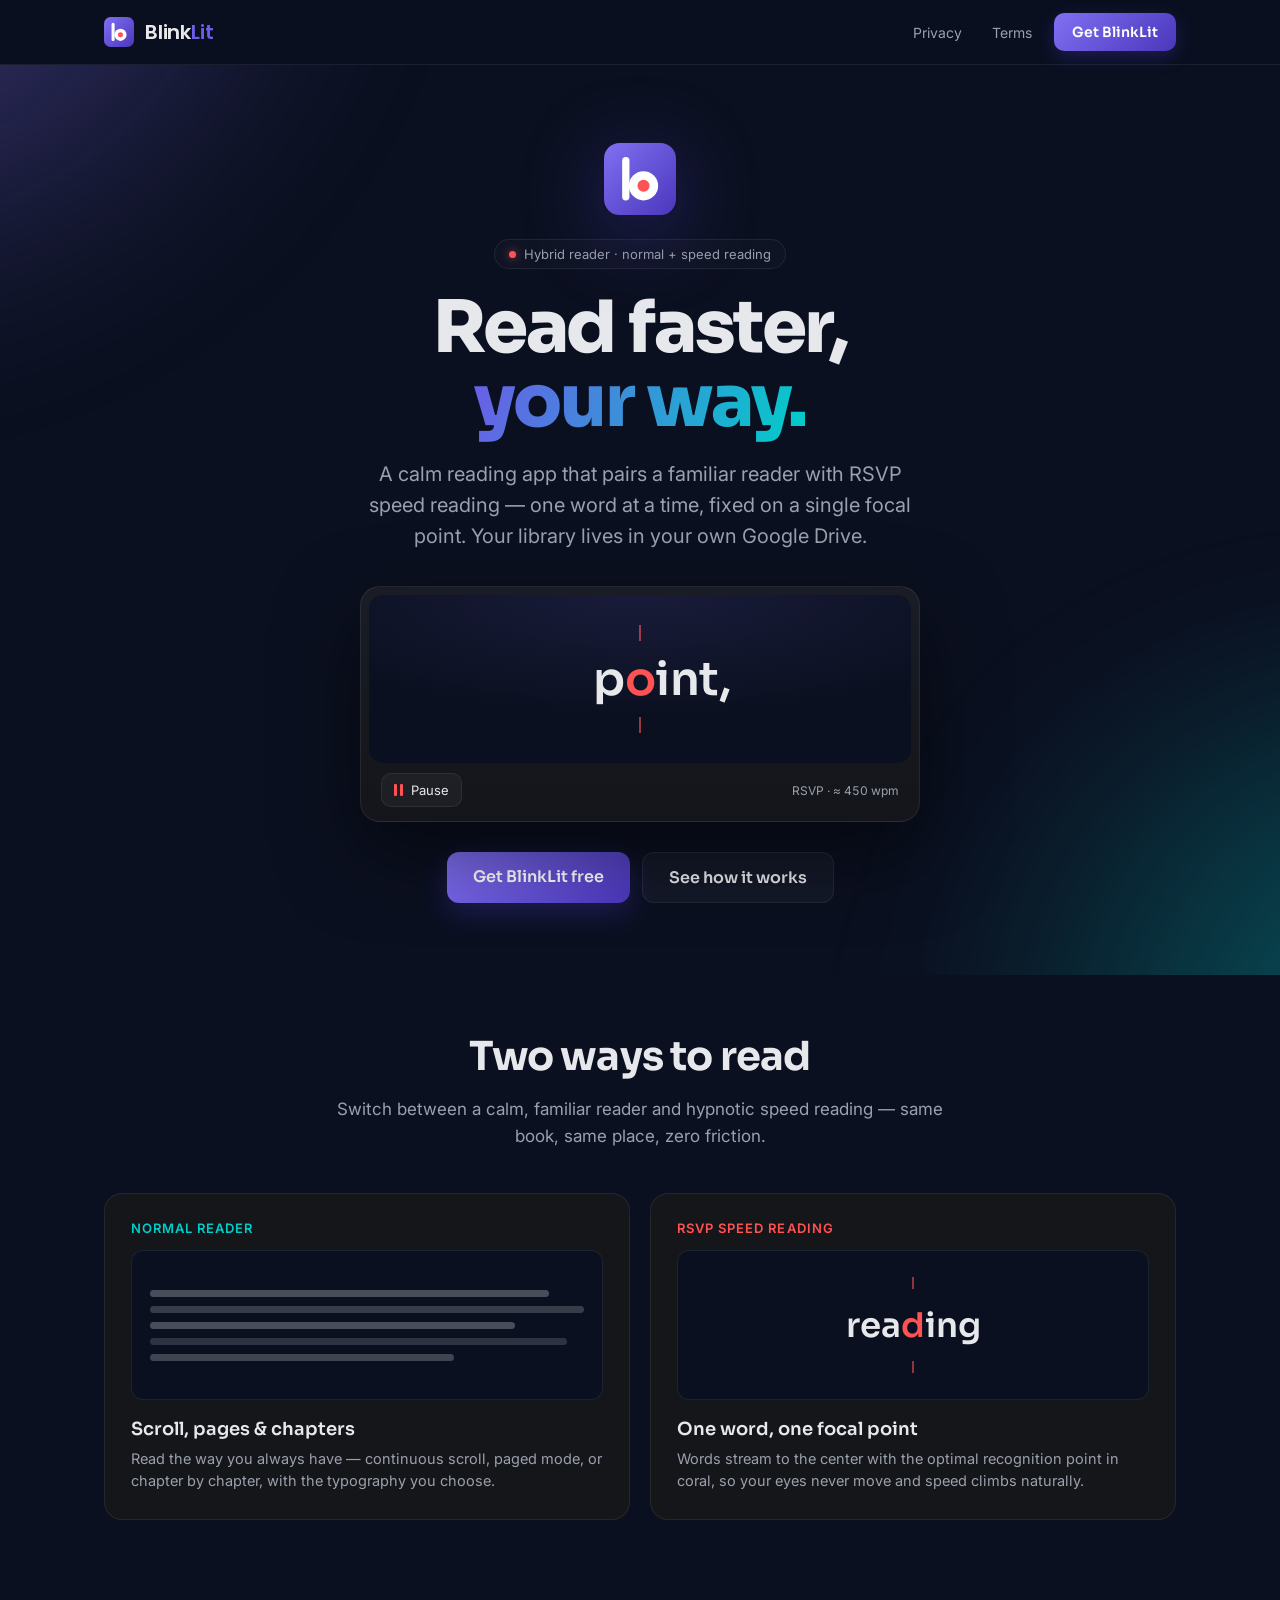
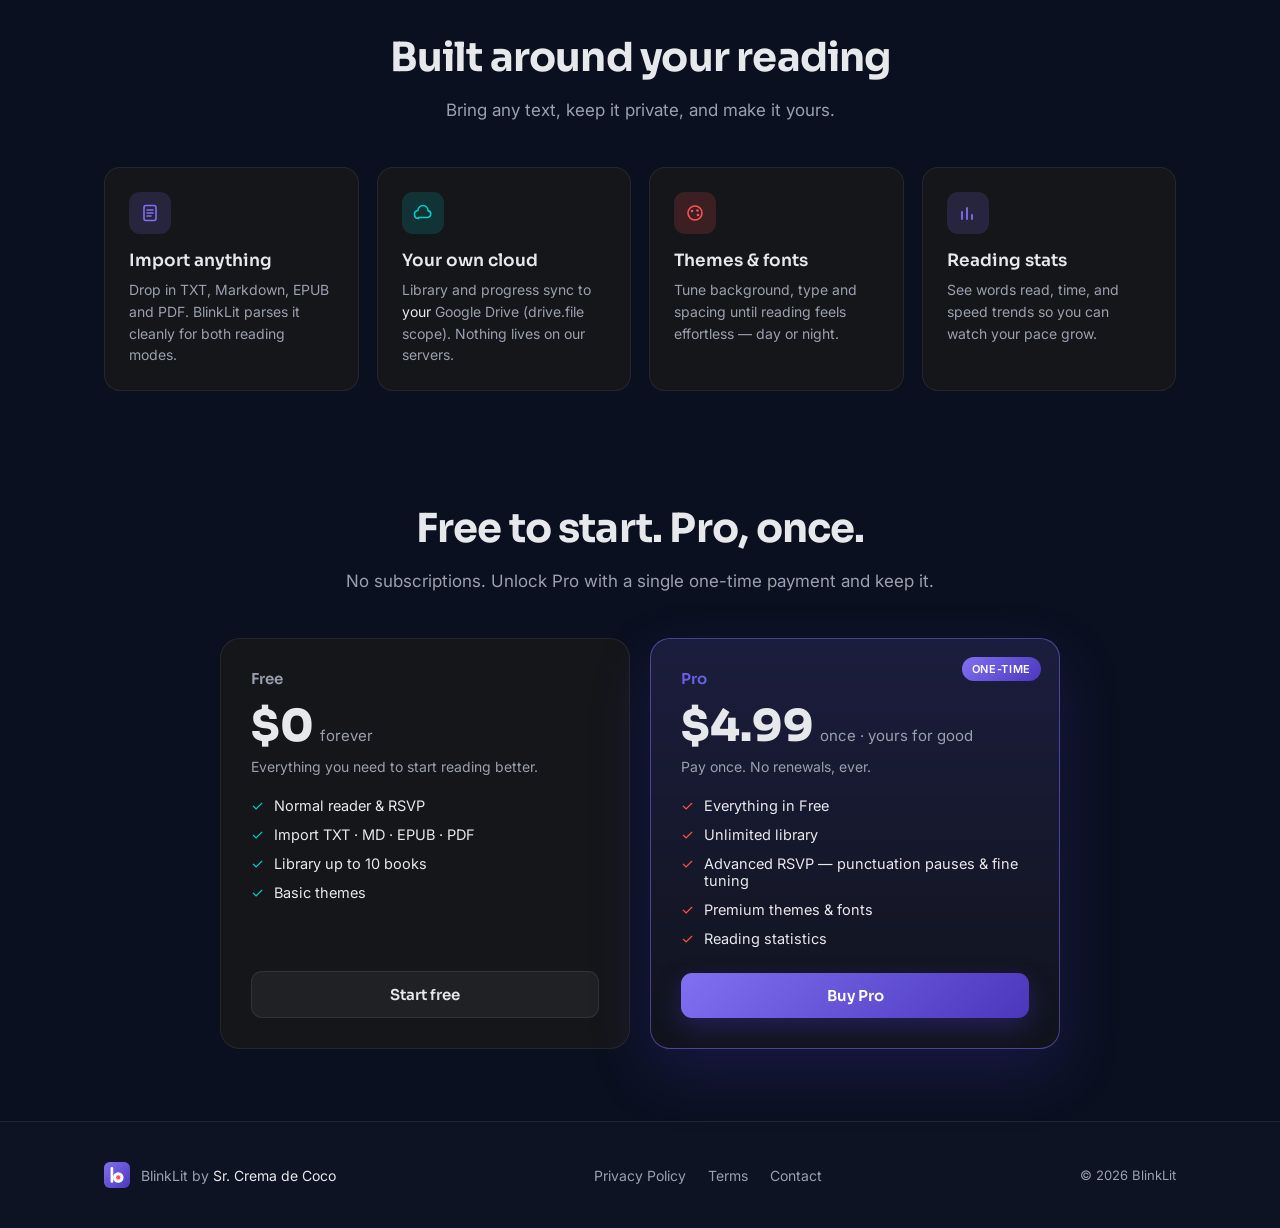
==== index.html @ 9974f150 "feat: BlinkLit site + privacy + terms" ====
<!DOCTYPE html>
<html lang="en">
<head>
  <meta charset="utf-8">
  <meta name="viewport" content="width=device-width, initial-scale=1">
  <title>BlinkLit — Read faster, your way</title>
  <meta name="description" content="BlinkLit is a hybrid reading app: a familiar reader plus RSVP speed reading, with your library synced to your own Google Drive.">
  <meta property="og:title" content="BlinkLit — Read faster, your way">
  <meta property="og:description" content="A calm reading app that pairs a familiar reader with RSVP speed reading. Your library lives in your own Google Drive.">
  <meta property="og:type" content="website">
  <link rel="preconnect" href="https://fonts.googleapis.com">
  <link rel="preconnect" href="https://fonts.gstatic.com" crossorigin>
  <link href="https://fonts.googleapis.com/css2?family=Sora:wght@500;600;700;800&family=Poppins:wght@500;600;700&family=Inter:wght@400;500;600&display=swap" rel="stylesheet">
  <link rel="icon" type="image/svg+xml" href="data:image/svg+xml,%3Csvg%20xmlns='http://www.w3.org/2000/svg'%20viewBox='0%200%20512%20512'%3E%3Crect%20width='512'%20height='512'%20rx='112'%20fill='%234A37BC'/%3E%3Crect%20x='129'%20y='100'%20width='52'%20height='308'%20rx='26'%20fill='%23fff'/%3E%3Ccircle%20cx='281'%20cy='304'%20r='104'%20fill='%23fff'/%3E%3Ccircle%20cx='281'%20cy='304'%20r='43'%20fill='%23FF5252'/%3E%3C/svg%3E">
  <link rel="stylesheet" href="style.css">
</head>
<body>
<div style="min-height:100vh;background:var(--bg);overflow-x:hidden;">

  <!-- ============ HEADER ============ -->
  <header style="position:sticky;top:0;z-index:50;background:rgba(11,16,32,.72);backdrop-filter:blur(14px);-webkit-backdrop-filter:blur(14px);border-bottom:1px solid var(--line);">
    <div style="max-width:1120px;margin:0 auto;padding:13px 24px;display:flex;align-items:center;justify-content:space-between;gap:16px;">
      <a href="#top" aria-label="BlinkLit home" style="display:flex;align-items:center;gap:11px;text-decoration:none;">
        <svg width="30" height="30" viewBox="0 0 512 512" fill="none" xmlns="http://www.w3.org/2000/svg" role="img" aria-label="BlinkLit" style="display:block;flex:none;">
          <defs><linearGradient id="blIconHdr" x1="0" y1="0" x2="512" y2="512" gradientUnits="userSpaceOnUse"><stop offset="0" stop-color="#8170F2"/><stop offset="1" stop-color="#4A37BC"/></linearGradient></defs>
          <rect width="512" height="512" rx="112" fill="url(#blIconHdr)"/>
          <rect x="129" y="100" width="52" height="308" rx="26" fill="#FFFFFF"/>
          <circle cx="281" cy="304" r="104" fill="#FFFFFF"/>
          <circle cx="281" cy="304" r="43" fill="#FF5252" style="transform-box:fill-box;transform-origin:center;animation:blkPulse 1.9s ease-in-out infinite;"/>
        </svg>
        <span style="font-family:'Poppins',sans-serif;font-weight:600;font-size:20px;letter-spacing:-.01em;"><span style="color:var(--text);">Blink</span><span style="color:var(--violet);">Lit</span></span>
      </a>
      <nav aria-label="Primary" style="display:flex;align-items:center;gap:6px;">
        <a class="lnk" href="privacy.html" style="color:var(--muted);text-decoration:none;font-size:14px;padding:8px 12px;border-radius:8px;transition:color .2s ease;">Privacy</a>
        <a class="lnk" href="terms.html" style="color:var(--muted);text-decoration:none;font-size:14px;padding:8px 12px;border-radius:8px;transition:color .2s ease;">Terms</a>
        <a class="cta-sm" href="#pricing" style="font-family:'Sora',sans-serif;font-weight:600;font-size:14px;text-decoration:none;color:#fff;background:var(--grad-brand);padding:10px 18px;border-radius:10px;box-shadow:0 6px 18px rgba(74,55,188,.32);transition:transform .2s ease,box-shadow .2s ease;margin-left:4px;">Get BlinkLit</a>
      </nav>
    </div>
  </header>

  <!-- ============ HERO ============ -->
  <section id="top" style="position:relative;overflow:hidden;">
    <div aria-hidden="true" style="position:absolute;inset:-45%;pointer-events:none;z-index:0;">
      <div style="position:absolute;top:-6%;left:6%;width:820px;height:820px;border-radius:50%;background:radial-gradient(circle at 35% 35%,rgba(129,112,242,.5),transparent 70%);filter:blur(70px);will-change:transform;animation:blkDrift1 20s ease-in-out infinite;"></div>
      <div style="position:absolute;bottom:-8%;right:4%;width:860px;height:860px;border-radius:50%;background:radial-gradient(circle at 60% 45%,rgba(0,206,201,.4),transparent 70%);filter:blur(76px);will-change:transform;animation:blkDrift2 24s ease-in-out infinite;"></div>
    </div>

    <div style="position:relative;z-index:1;max-width:1120px;margin:0 auto;padding:78px 24px 72px;">
      <div style="text-align:center;max-width:760px;margin:0 auto;">
        <div style="display:flex;justify-content:center;margin-bottom:24px;">
          <svg width="72" height="72" viewBox="0 0 512 512" fill="none" xmlns="http://www.w3.org/2000/svg" role="img" aria-label="BlinkLit" style="display:block;filter:drop-shadow(0 16px 40px rgba(74,55,188,.45));animation:blkFloat 7s ease-in-out infinite;">
            <defs><linearGradient id="blIconHero" x1="0" y1="0" x2="512" y2="512" gradientUnits="userSpaceOnUse"><stop offset="0" stop-color="#8170F2"/><stop offset="1" stop-color="#4A37BC"/></linearGradient></defs>
            <rect width="512" height="512" rx="112" fill="url(#blIconHero)"/>
            <rect x="129" y="100" width="52" height="308" rx="26" fill="#FFFFFF"/>
            <circle cx="281" cy="304" r="104" fill="#FFFFFF"/>
            <circle cx="281" cy="304" r="43" fill="#FF5252" style="transform-box:fill-box;transform-origin:center;animation:blkPulse 1.9s ease-in-out infinite;"/>
          </svg>
        </div>
        <div style="display:inline-flex;align-items:center;gap:8px;padding:6px 14px;border:1px solid var(--line);border-radius:999px;background:rgba(255,255,255,.02);font-size:13px;color:var(--muted);margin-bottom:22px;">
          <span style="width:7px;height:7px;border-radius:50%;background:var(--coral);box-shadow:0 0 10px rgba(255,82,82,.7);animation:blkPulse 1.9s ease-in-out infinite;"></span>
          Hybrid reader · normal + speed reading
        </div>
        <h1 style="font-family:'Sora',sans-serif;font-weight:800;font-size:clamp(40px,7vw,72px);line-height:1.03;letter-spacing:-.03em;margin:0 0 20px;color:var(--text);">
          Read faster,<br><span style="background:var(--grad);-webkit-background-clip:text;background-clip:text;color:transparent;">your way.</span>
        </h1>
        <p style="font-size:clamp(16px,2.2vw,20px);line-height:1.55;color:var(--muted);margin:0 auto 34px;max-width:560px;">
          A calm reading app that pairs a familiar reader with RSVP speed reading — one word at a time, fixed on a single focal point. Your library lives in your own Google Drive.
        </p>

        <!-- ===== RSVP LIVE DEMO ===== -->
        <div style="position:relative;max-width:560px;margin:0 auto 30px;background:linear-gradient(180deg,rgba(28,30,38,.92),rgba(21,22,26,.92));border:1px solid var(--line);border-radius:20px;padding:8px;box-shadow:0 30px 80px rgba(0,0,0,.5);animation:blkFloat 7s ease-in-out infinite;">
          <div role="img" aria-label="Live RSVP demo showing words one at a time with the focal letter highlighted in coral" style="position:relative;height:168px;border-radius:14px;background:radial-gradient(120% 120% at 50% 0%,rgba(129,112,242,.12),transparent 60%),var(--bg);display:flex;align-items:center;justify-content:center;overflow:hidden;">
            <div aria-hidden="true" style="position:absolute;top:30px;left:50%;transform:translateX(-50%);width:2px;height:16px;background:var(--coral);opacity:.6;"></div>
            <div aria-hidden="true" style="position:absolute;bottom:30px;left:50%;transform:translateX(-50%);width:2px;height:16px;background:var(--coral);opacity:.6;"></div>
            <div style="width:100%;display:grid;grid-template-columns:1fr auto 1fr;align-items:baseline;font-family:'Sora',sans-serif;font-weight:600;font-size:clamp(30px,7vw,46px);letter-spacing:-.01em;">
              <span id="rsvp-pre" style="text-align:right;color:var(--text);white-space:pre;"></span>
              <span id="rsvp-pivot" style="text-align:center;color:var(--coral);white-space:pre;"></span>
              <span id="rsvp-post" style="text-align:left;color:var(--text);white-space:pre;"></span>
            </div>
          </div>
          <div style="display:flex;align-items:center;justify-content:space-between;padding:10px 12px 6px;">
            <button id="rsvp-toggle" type="button" class="rsvp-btn" aria-label="Pause RSVP demo" style="display:inline-flex;align-items:center;gap:8px;background:rgba(255,255,255,.04);border:1px solid var(--line);color:var(--text);font-family:'Inter',sans-serif;font-size:13px;padding:8px 12px;border-radius:10px;cursor:pointer;transition:background .2s ease,border-color .2s ease;">
              <span id="rsvp-pause" style="display:inline-flex;align-items:center;gap:8px;">
                <span aria-hidden="true" style="display:inline-flex;gap:3px;"><span style="width:3px;height:12px;background:var(--coral);border-radius:1px;"></span><span style="width:3px;height:12px;background:var(--coral);border-radius:1px;"></span></span>
                Pause
              </span>
              <span id="rsvp-play" style="display:none;align-items:center;gap:8px;">
                <span aria-hidden="true" style="width:0;height:0;border-left:9px solid var(--coral);border-top:6px solid transparent;border-bottom:6px solid transparent;"></span>
                Play
              </span>
            </button>
            <span style="font-size:12px;color:var(--muted);font-variant-numeric:tabular-nums;">RSVP · ≈ 450 wpm</span>
          </div>
        </div>

        <div style="display:flex;flex-wrap:wrap;gap:12px;justify-content:center;">
          <a class="cta" href="#pricing" style="font-family:'Sora',sans-serif;font-weight:600;font-size:16px;text-decoration:none;color:#fff;background:var(--grad-brand);padding:14px 26px;border-radius:12px;box-shadow:0 10px 30px rgba(74,55,188,.34);transition:transform .2s ease,box-shadow .2s ease;">Get BlinkLit free</a>
          <a class="ghost" href="#two-ways" style="font-family:'Sora',sans-serif;font-weight:600;font-size:16px;text-decoration:none;color:var(--text);background:rgba(255,255,255,.04);border:1px solid var(--line);padding:14px 26px;border-radius:12px;transition:background .2s ease;">See how it works</a>
        </div>
      </div>
    </div>
  </section>

  <!-- ============ TWO WAYS TO READ ============ -->
  <section id="two-ways" style="max-width:1120px;margin:0 auto;padding:56px 24px;">
    <div data-reveal style="opacity:0;transform:translateY(20px);transition:opacity .7s ease,transform .7s ease;text-align:center;max-width:620px;margin:0 auto 44px;">
      <h2 style="font-family:'Sora',sans-serif;font-weight:700;font-size:clamp(28px,4vw,40px);letter-spacing:-.02em;margin:0 0 14px;">Two ways to read</h2>
      <p style="color:var(--muted);font-size:17px;line-height:1.55;margin:0;">Switch between a calm, familiar reader and hypnotic speed reading — same book, same place, zero friction.</p>
    </div>
    <div style="display:grid;grid-template-columns:repeat(auto-fit,minmax(280px,1fr));gap:20px;">
      <article data-reveal style="opacity:0;transform:translateY(24px);transition:opacity .7s ease,transform .7s ease;background:var(--surface);border:1px solid var(--line);border-radius:18px;padding:26px;">
        <div style="font-size:13px;font-weight:600;color:var(--cyan);text-transform:uppercase;letter-spacing:.08em;margin-bottom:14px;">Normal reader</div>
        <div style="height:150px;border-radius:12px;background:var(--bg);border:1px solid var(--line);padding:18px;display:flex;flex-direction:column;gap:9px;justify-content:center;overflow:hidden;">
          <span style="height:7px;border-radius:4px;background:rgba(231,232,236,.28);width:92%;"></span>
          <span style="height:7px;border-radius:4px;background:rgba(231,232,236,.2);width:100%;"></span>
          <span style="height:7px;border-radius:4px;background:rgba(231,232,236,.28);width:84%;"></span>
          <span style="height:7px;border-radius:4px;background:rgba(231,232,236,.16);width:96%;"></span>
          <span style="height:7px;border-radius:4px;background:rgba(231,232,236,.24);width:70%;"></span>
        </div>
        <h3 style="font-family:'Sora',sans-serif;font-weight:600;font-size:18px;margin:18px 0 8px;">Scroll, pages & chapters</h3>
        <p style="color:var(--muted);font-size:14.5px;line-height:1.55;margin:0;">Read the way you always have — continuous scroll, paged mode, or chapter by chapter, with the typography you choose.</p>
      </article>
      <article data-reveal style="opacity:0;transform:translateY(24px);transition:opacity .7s ease,transform .7s ease;transition-delay:.08s;background:var(--surface);border:1px solid var(--line);border-radius:18px;padding:26px;">
        <div style="font-size:13px;font-weight:600;color:var(--coral);text-transform:uppercase;letter-spacing:.08em;margin-bottom:14px;">RSVP speed reading</div>
        <div style="position:relative;height:150px;border-radius:12px;background:var(--bg);border:1px solid var(--line);display:flex;align-items:center;justify-content:center;overflow:hidden;">
          <div aria-hidden="true" style="position:absolute;top:26px;left:50%;transform:translateX(-50%);width:2px;height:12px;background:var(--coral);opacity:.55;"></div>
          <div aria-hidden="true" style="position:absolute;bottom:26px;left:50%;transform:translateX(-50%);width:2px;height:12px;background:var(--coral);opacity:.55;"></div>
          <div style="width:100%;display:grid;grid-template-columns:1fr auto 1fr;align-items:baseline;font-family:'Sora',sans-serif;font-weight:600;font-size:34px;">
            <span style="text-align:right;color:var(--text);">rea</span><span style="text-align:center;color:var(--coral);">d</span><span style="text-align:left;color:var(--text);">ing</span>
          </div>
        </div>
        <h3 style="font-family:'Sora',sans-serif;font-weight:600;font-size:18px;margin:18px 0 8px;">One word, one focal point</h3>
        <p style="color:var(--muted);font-size:14.5px;line-height:1.55;margin:0;">Words stream to the center with the optimal recognition point in coral, so your eyes never move and speed climbs naturally.</p>
      </article>
    </div>
  </section>

  <!-- ============ FEATURES ============ -->
  <section id="features" style="max-width:1120px;margin:0 auto;padding:56px 24px;">
    <div data-reveal style="opacity:0;transform:translateY(20px);transition:opacity .7s ease,transform .7s ease;text-align:center;max-width:620px;margin:0 auto 44px;">
      <h2 style="font-family:'Sora',sans-serif;font-weight:700;font-size:clamp(28px,4vw,40px);letter-spacing:-.02em;margin:0 0 14px;">Built around your reading</h2>
      <p style="color:var(--muted);font-size:17px;line-height:1.55;margin:0;">Bring any text, keep it private, and make it yours.</p>
    </div>
    <div style="display:grid;grid-template-columns:repeat(auto-fit,minmax(240px,1fr));gap:18px;">
      <article data-reveal style="opacity:0;transform:translateY(24px);transition:opacity .6s ease,transform .6s ease;background:var(--surface);border:1px solid var(--line);border-radius:16px;padding:24px;">
        <div style="width:42px;height:42px;border-radius:11px;background:rgba(129,112,242,.16);display:flex;align-items:center;justify-content:center;margin-bottom:16px;">
          <svg width="20" height="20" viewBox="0 0 20 20" fill="none" aria-hidden="true"><rect x="4" y="2.5" width="12" height="15" rx="2" stroke="#8170F2" stroke-width="1.6"/><path d="M7 7h6M7 10h6M7 13h4" stroke="#8170F2" stroke-width="1.6" stroke-linecap="round"/></svg>
        </div>
        <h3 style="font-family:'Sora',sans-serif;font-weight:600;font-size:17px;margin:0 0 8px;">Import anything</h3>
        <p style="color:var(--muted);font-size:14px;line-height:1.55;margin:0;">Drop in TXT, Markdown, EPUB and PDF. BlinkLit parses it cleanly for both reading modes.</p>
      </article>
      <article data-reveal style="opacity:0;transform:translateY(24px);transition:opacity .6s ease,transform .6s ease;transition-delay:.06s;background:var(--surface);border:1px solid var(--line);border-radius:16px;padding:24px;">
        <div style="width:42px;height:42px;border-radius:11px;background:rgba(0,206,201,.16);display:flex;align-items:center;justify-content:center;margin-bottom:16px;">
          <svg width="22" height="22" viewBox="0 0 22 22" fill="none" aria-hidden="true"><path d="M6.5 16.5a4 4 0 0 1-.5-7.97A5 5 0 0 1 16 8.6a3.5 3.5 0 0 1-.5 6.9H6.5Z" stroke="#00CEC9" stroke-width="1.6" stroke-linejoin="round"/></svg>
        </div>
        <h3 style="font-family:'Sora',sans-serif;font-weight:600;font-size:17px;margin:0 0 8px;">Your own cloud</h3>
        <p style="color:var(--muted);font-size:14px;line-height:1.55;margin:0;">Library and progress sync to <em style="color:var(--text);font-style:normal;">your</em> Google Drive (drive.file scope). Nothing lives on our servers.</p>
      </article>
      <article data-reveal style="opacity:0;transform:translateY(24px);transition:opacity .6s ease,transform .6s ease;transition-delay:.12s;background:var(--surface);border:1px solid var(--line);border-radius:16px;padding:24px;">
        <div style="width:42px;height:42px;border-radius:11px;background:rgba(255,82,82,.16);display:flex;align-items:center;justify-content:center;margin-bottom:16px;">
          <svg width="20" height="20" viewBox="0 0 20 20" fill="none" aria-hidden="true"><circle cx="10" cy="10" r="7" stroke="#FF5252" stroke-width="1.6"/><circle cx="7" cy="8" r="1.3" fill="#FF5252"/><circle cx="12.5" cy="7.5" r="1.3" fill="#FF5252"/><circle cx="13" cy="12" r="1.3" fill="#FF5252"/></svg>
        </div>
        <h3 style="font-family:'Sora',sans-serif;font-weight:600;font-size:17px;margin:0 0 8px;">Themes & fonts</h3>
        <p style="color:var(--muted);font-size:14px;line-height:1.55;margin:0;">Tune background, type and spacing until reading feels effortless — day or night.</p>
      </article>
      <article data-reveal style="opacity:0;transform:translateY(24px);transition:opacity .6s ease,transform .6s ease;transition-delay:.18s;background:var(--surface);border:1px solid var(--line);border-radius:16px;padding:24px;">
        <div style="width:42px;height:42px;border-radius:11px;background:rgba(129,112,242,.16);display:flex;align-items:center;justify-content:center;margin-bottom:16px;">
          <svg width="20" height="20" viewBox="0 0 20 20" fill="none" aria-hidden="true"><path d="M4 16V9M9 16V5M14 16v-4" stroke="#8170F2" stroke-width="1.8" stroke-linecap="round"/></svg>
        </div>
        <h3 style="font-family:'Sora',sans-serif;font-weight:600;font-size:17px;margin:0 0 8px;">Reading stats</h3>
        <p style="color:var(--muted);font-size:14px;line-height:1.55;margin:0;">See words read, time, and speed trends so you can watch your pace grow.</p>
      </article>
    </div>
  </section>

  <!-- ============ PRICING ============ -->
  <section id="pricing" style="max-width:1120px;margin:0 auto;padding:56px 24px 72px;">
    <div data-reveal style="opacity:0;transform:translateY(20px);transition:opacity .7s ease,transform .7s ease;text-align:center;max-width:620px;margin:0 auto 44px;">
      <h2 style="font-family:'Sora',sans-serif;font-weight:700;font-size:clamp(28px,4vw,40px);letter-spacing:-.02em;margin:0 0 14px;">Free to start. Pro, once.</h2>
      <p style="color:var(--muted);font-size:17px;line-height:1.55;margin:0;">No subscriptions. Unlock Pro with a single one-time payment and keep it.</p>
    </div>
    <div style="display:grid;grid-template-columns:repeat(auto-fit,minmax(280px,1fr));gap:20px;max-width:840px;margin:0 auto;align-items:stretch;">
      <article data-reveal style="opacity:0;transform:translateY(24px);transition:opacity .7s ease,transform .7s ease;background:var(--surface);border:1px solid var(--line);border-radius:20px;padding:30px;display:flex;flex-direction:column;">
        <div style="font-family:'Sora',sans-serif;font-weight:600;font-size:15px;color:var(--muted);">Free</div>
        <div style="display:flex;align-items:baseline;gap:6px;margin:10px 0 4px;"><span style="font-family:'Sora',sans-serif;font-weight:800;font-size:44px;">$0</span><span style="color:var(--muted);font-size:15px;">forever</span></div>
        <p style="color:var(--muted);font-size:14px;margin:0 0 22px;">Everything you need to start reading better.</p>
        <ul style="list-style:none;padding:0;margin:0 0 26px;display:flex;flex-direction:column;gap:12px;flex:1;">
          <li style="display:flex;gap:10px;font-size:14.5px;color:var(--text);"><span style="color:var(--cyan);flex:none;">✓</span>Normal reader & RSVP</li>
          <li style="display:flex;gap:10px;font-size:14.5px;color:var(--text);"><span style="color:var(--cyan);flex:none;">✓</span>Import TXT · MD · EPUB · PDF</li>
          <li style="display:flex;gap:10px;font-size:14.5px;color:var(--text);"><span style="color:var(--cyan);flex:none;">✓</span>Library up to 10 books</li>
          <li style="display:flex;gap:10px;font-size:14.5px;color:var(--text);"><span style="color:var(--cyan);flex:none;">✓</span>Basic themes</li>
        </ul>
        <a class="free-btn" href="#" style="text-align:center;font-family:'Sora',sans-serif;font-weight:600;font-size:15px;text-decoration:none;color:var(--text);background:rgba(255,255,255,.05);border:1px solid var(--line);padding:13px;border-radius:11px;transition:background .2s ease;">Start free</a>
      </article>
      <article data-reveal style="opacity:0;transform:translateY(24px);transition:opacity .7s ease,transform .7s ease;transition-delay:.08s;position:relative;background:linear-gradient(180deg,rgba(129,112,242,.14),rgba(21,22,26,.6));border:1px solid rgba(129,112,242,.5);border-radius:20px;padding:30px;display:flex;flex-direction:column;box-shadow:0 24px 60px rgba(74,55,188,.22);">
        <div style="position:absolute;top:18px;right:18px;font-size:11px;font-weight:600;letter-spacing:.06em;text-transform:uppercase;color:#fff;background:var(--grad-brand);padding:5px 10px;border-radius:999px;">One-time</div>
        <div style="font-family:'Sora',sans-serif;font-weight:600;font-size:15px;background:var(--grad);-webkit-background-clip:text;background-clip:text;color:transparent;">Pro</div>
        <div style="display:flex;align-items:baseline;gap:6px;margin:10px 0 4px;"><span style="font-family:'Sora',sans-serif;font-weight:800;font-size:44px;">$4.99</span><span style="color:var(--muted);font-size:15px;">once · yours for good</span></div>
        <p style="color:var(--muted);font-size:14px;margin:0 0 22px;">Pay once. No renewals, ever.</p>
        <ul style="list-style:none;padding:0;margin:0 0 26px;display:flex;flex-direction:column;gap:12px;flex:1;">
          <li style="display:flex;gap:10px;font-size:14.5px;color:var(--text);"><span style="color:var(--coral);flex:none;">✓</span>Everything in Free</li>
          <li style="display:flex;gap:10px;font-size:14.5px;color:var(--text);"><span style="color:var(--coral);flex:none;">✓</span>Unlimited library</li>
          <li style="display:flex;gap:10px;font-size:14.5px;color:var(--text);"><span style="color:var(--coral);flex:none;">✓</span>Advanced RSVP — punctuation pauses & fine tuning</li>
          <li style="display:flex;gap:10px;font-size:14.5px;color:var(--text);"><span style="color:var(--coral);flex:none;">✓</span>Premium themes & fonts</li>
          <li style="display:flex;gap:10px;font-size:14.5px;color:var(--text);"><span style="color:var(--coral);flex:none;">✓</span>Reading statistics</li>
        </ul>
        <a class="cta" href="#" style="text-align:center;font-family:'Sora',sans-serif;font-weight:600;font-size:15px;text-decoration:none;color:#fff;background:var(--grad-brand);padding:13px;border-radius:11px;box-shadow:0 10px 26px rgba(74,55,188,.34);transition:transform .2s ease,box-shadow .2s ease;">Buy Pro</a>
      </article>
    </div>
  </section>

  <!-- ============ FOOTER ============ -->
  <footer style="border-top:1px solid var(--line);background:rgba(255,255,255,.012);">
    <div style="max-width:1120px;margin:0 auto;padding:40px 24px;display:flex;flex-wrap:wrap;align-items:center;justify-content:space-between;gap:20px;">
      <div style="display:flex;align-items:center;gap:11px;">
        <svg width="26" height="26" viewBox="0 0 512 512" fill="none" xmlns="http://www.w3.org/2000/svg" role="img" aria-label="BlinkLit" style="display:block;flex:none;">
          <defs><linearGradient id="blIconFtr" x1="0" y1="0" x2="512" y2="512" gradientUnits="userSpaceOnUse"><stop offset="0" stop-color="#8170F2"/><stop offset="1" stop-color="#4A37BC"/></linearGradient></defs>
          <rect width="512" height="512" rx="112" fill="url(#blIconFtr)"/>
          <rect x="129" y="100" width="52" height="308" rx="26" fill="#FFFFFF"/>
          <circle cx="281" cy="304" r="104" fill="#FFFFFF"/>
          <circle cx="281" cy="304" r="43" fill="#FF5252" style="transform-box:fill-box;transform-origin:center;animation:blkPulse 1.9s ease-in-out infinite;"/>
        </svg>
        <span style="font-size:14px;color:var(--muted);">BlinkLit by <span style="color:var(--text);">Sr. Crema de Coco</span></span>
      </div>
      <nav aria-label="Footer" style="display:flex;flex-wrap:wrap;gap:22px;">
        <a class="lnk" href="privacy.html" style="color:var(--muted);text-decoration:none;font-size:14px;transition:color .2s ease;">Privacy Policy</a>
        <a class="lnk" href="terms.html" style="color:var(--muted);text-decoration:none;font-size:14px;transition:color .2s ease;">Terms</a>
        <a class="lnk" href="mailto:srcremadecoco@gmail.com" style="color:var(--muted);text-decoration:none;font-size:14px;transition:color .2s ease;">Contact</a>
      </nav>
      <span style="font-size:13px;color:var(--muted);">© <span id="year">2026</span> BlinkLit</span>
    </div>
  </footer>
</div>

<script>
(function () {
  var reduced = window.matchMedia && window.matchMedia('(prefers-reduced-motion: reduce)').matches;
  var pre = document.getElementById('rsvp-pre');
  var pivot = document.getElementById('rsvp-pivot');
  var post = document.getElementById('rsvp-post');
  var toggle = document.getElementById('rsvp-toggle');
  var pauseGroup = document.getElementById('rsvp-pause');
  var playGroup = document.getElementById('rsvp-play');
  var yearEl = document.getElementById('year');
  if (yearEl) yearEl.textContent = new Date().getFullYear();

  var words = ("BlinkLit streams each word to one focal point, " +
    "so your eyes stay still and your pace climbs without losing your place.").split(/\s+/);
  var i = 0, playing = true, t = null;

  // Optimal Recognition Point heuristic.
  function orp(word) {
    var m = word.match(/[A-Za-z0-9]/g);
    var len = (m ? m.length : word.length) || word.length;
    var k = len <= 1 ? 0 : len <= 5 ? 1 : len <= 9 ? 2 : len <= 13 ? 3 : 4;
    return Math.min(k, Math.max(0, word.length - 1));
  }
  function show(word) {
    var k = orp(word);
    pre.textContent = word.slice(0, k);
    pivot.textContent = word.slice(k, k + 1);
    post.textContent = word.slice(k + 1);
  }
  function setPlaying(p) {
    playing = p;
    if (pauseGroup) pauseGroup.style.display = p ? 'inline-flex' : 'none';
    if (playGroup) playGroup.style.display = p ? 'none' : 'inline-flex';
    if (toggle) toggle.setAttribute('aria-label', p ? 'Pause RSVP demo' : 'Play RSVP demo');
  }
  function tick() {
    if (!playing) return;
    var w = words[i % words.length];
    show(w);
    var delay = 230;
    if (/[.,;:!?]$/.test(w)) delay += 280;            // pause on punctuation
    if (w.replace(/[^A-Za-z0-9]/g, '').length > 8) delay += 70; // longer words linger
    i = (i + 1) % words.length;
    t = setTimeout(tick, delay);
  }
  if (toggle) {
    toggle.addEventListener('click', function () {
      setPlaying(!playing);
      clearTimeout(t);
      if (playing) tick();
    });
  }
  if (reduced) {
    setPlaying(false);
    show('faster');
  } else {
    setPlaying(true);
    tick();
  }

  // Reveal-on-scroll for [data-reveal] elements.
  var els = document.querySelectorAll('[data-reveal]');
  function reveal(el) { el.style.opacity = '1'; el.style.transform = 'translateY(0)'; }
  if (reduced || !('IntersectionObserver' in window)) {
    Array.prototype.forEach.call(els, reveal);
  } else {
    var obs = new IntersectionObserver(function (entries) {
      entries.forEach(function (en) {
        if (en.isIntersecting) { reveal(en.target); obs.unobserve(en.target); }
      });
    }, { threshold: 0.15, rootMargin: '0px 0px -8% 0px' });
    Array.prototype.forEach.call(els, function (e) { obs.observe(e); });
    setTimeout(function () {
      Array.prototype.forEach.call(els, function (e) {
        if (getComputedStyle(e).opacity !== '1') reveal(e);
      });
    }, 450);
  }
})();
</script>
</body>
</html>
---- style.css ----
/* ===== BlinkLit site — shared styles (real brand tokens) ===== */
:root {
  --brand-a: #8170F2;          /* logo gradient start */
  --brand-b: #4A37BC;          /* logo gradient end   */
  --violet: #6C5CE7;           /* primary violet      */
  --cyan: #00CEC9;             /* accent: glows/hovers */
  --coral: #FF5252;            /* focal point / ORP   */
  --coral-warm: #FF7675;       /* warm variant        */
  --ink-blink: #2C2A4A;        /* wordmark "Blink"    */
  --ink-lit: #6C5CE7;          /* wordmark "Lit"      */
  --bg: #0B1020;               /* midnight page bg    */
  --surface: #15161A;          /* dark reading surface */
  --surface-2: #1C1E26;        /* raised surface      */
  --text: #E7E8EC;             /* light text          */
  --muted: #9AA0AD;            /* dim text            */
  --line: rgba(231, 232, 236, .08);
  --grad-brand: linear-gradient(135deg, var(--brand-a), var(--brand-b));
  --grad: linear-gradient(110deg, var(--violet), var(--cyan));
}

* { box-sizing: border-box; }
html, body { margin: 0; padding: 0; scroll-behavior: smooth; }
body {
  background: var(--bg);
  color: var(--text);
  font-family: 'Inter', system-ui, sans-serif;
  -webkit-font-smoothing: antialiased;
}
::selection { background: rgba(255, 82, 82, .3); }
*:focus-visible { outline: 2px solid var(--coral); outline-offset: 3px; border-radius: 4px; }
[id] { scroll-margin-top: 84px; }

/* ===== Keyframes ===== */
@keyframes blkPulse { 0%,100% { transform: scale(1); opacity: 1; } 50% { transform: scale(1.32); opacity: .55; } }
@keyframes blkDrift1 { 0% { transform: translate(-4%,-3%) scale(1); } 50% { transform: translate(5%,4%) scale(1.08); } 100% { transform: translate(-4%,-3%) scale(1); } }
@keyframes blkDrift2 { 0% { transform: translate(3%,2%) scale(1.06); } 50% { transform: translate(-5%,-4%) scale(1); } 100% { transform: translate(3%,2%) scale(1.06); } }
@keyframes blkFloat { 0%,100% { transform: translateY(0); } 50% { transform: translateY(-8px); } }

@media (prefers-reduced-motion: reduce) {
  * { animation: none !important; transition: none !important; scroll-behavior: auto !important; }
}

/* ===== Hover states (inline base styles need !important to be overridden) ===== */
.lnk:hover { color: var(--text) !important; }
.cta:hover { transform: translateY(-2px) !important; box-shadow: 0 16px 40px rgba(0, 206, 201, .34) !important; }
.cta-sm:hover { transform: translateY(-1px) !important; box-shadow: 0 10px 26px rgba(0, 206, 201, .32) !important; }
.ghost:hover { background: rgba(255, 255, 255, .08) !important; }
.rsvp-btn:hover { background: rgba(255, 82, 82, .1) !important; border-color: rgba(255, 82, 82, .4) !important; }
.free-btn:hover { background: rgba(255, 255, 255, .1) !important; }

/* ===== Legal pages (privacy / terms) ===== */
.legal {
  max-width: 760px;
  margin: 0 auto;
  padding: 40px 24px 80px;
  line-height: 1.65;
}
.legal .back {
  display: inline-flex;
  align-items: center;
  gap: 8px;
  color: var(--muted);
  text-decoration: none;
  font-size: 14px;
  margin-bottom: 24px;
}
.legal .back:hover { color: var(--text); }
.legal h1 {
  font-family: 'Sora', sans-serif;
  font-weight: 800;
  font-size: clamp(28px, 5vw, 40px);
  letter-spacing: -.02em;
  margin: 0 0 4px;
}
.legal .updated { color: var(--muted); margin: 0 0 8px; font-size: .9rem; }
.legal h2 {
  font-family: 'Sora', sans-serif;
  font-weight: 600;
  font-size: 1.25rem;
  margin-top: 34px;
}
.legal p { color: var(--text); }
.legal ul { padding-left: 20px; }
.legal li { margin-bottom: 8px; }
.legal a { color: var(--cyan); }
.legal code {
  font-family: ui-monospace, SFMono-Regular, Menlo, monospace;
  font-size: .9em;
  background: rgba(255, 255, 255, .06);
  padding: 1px 5px;
  border-radius: 5px;
}
.legal-footer {
  border-top: 1px solid var(--line);
  color: var(--muted);
  font-size: .9rem;
  text-align: center;
  padding: 28px 20px;
}
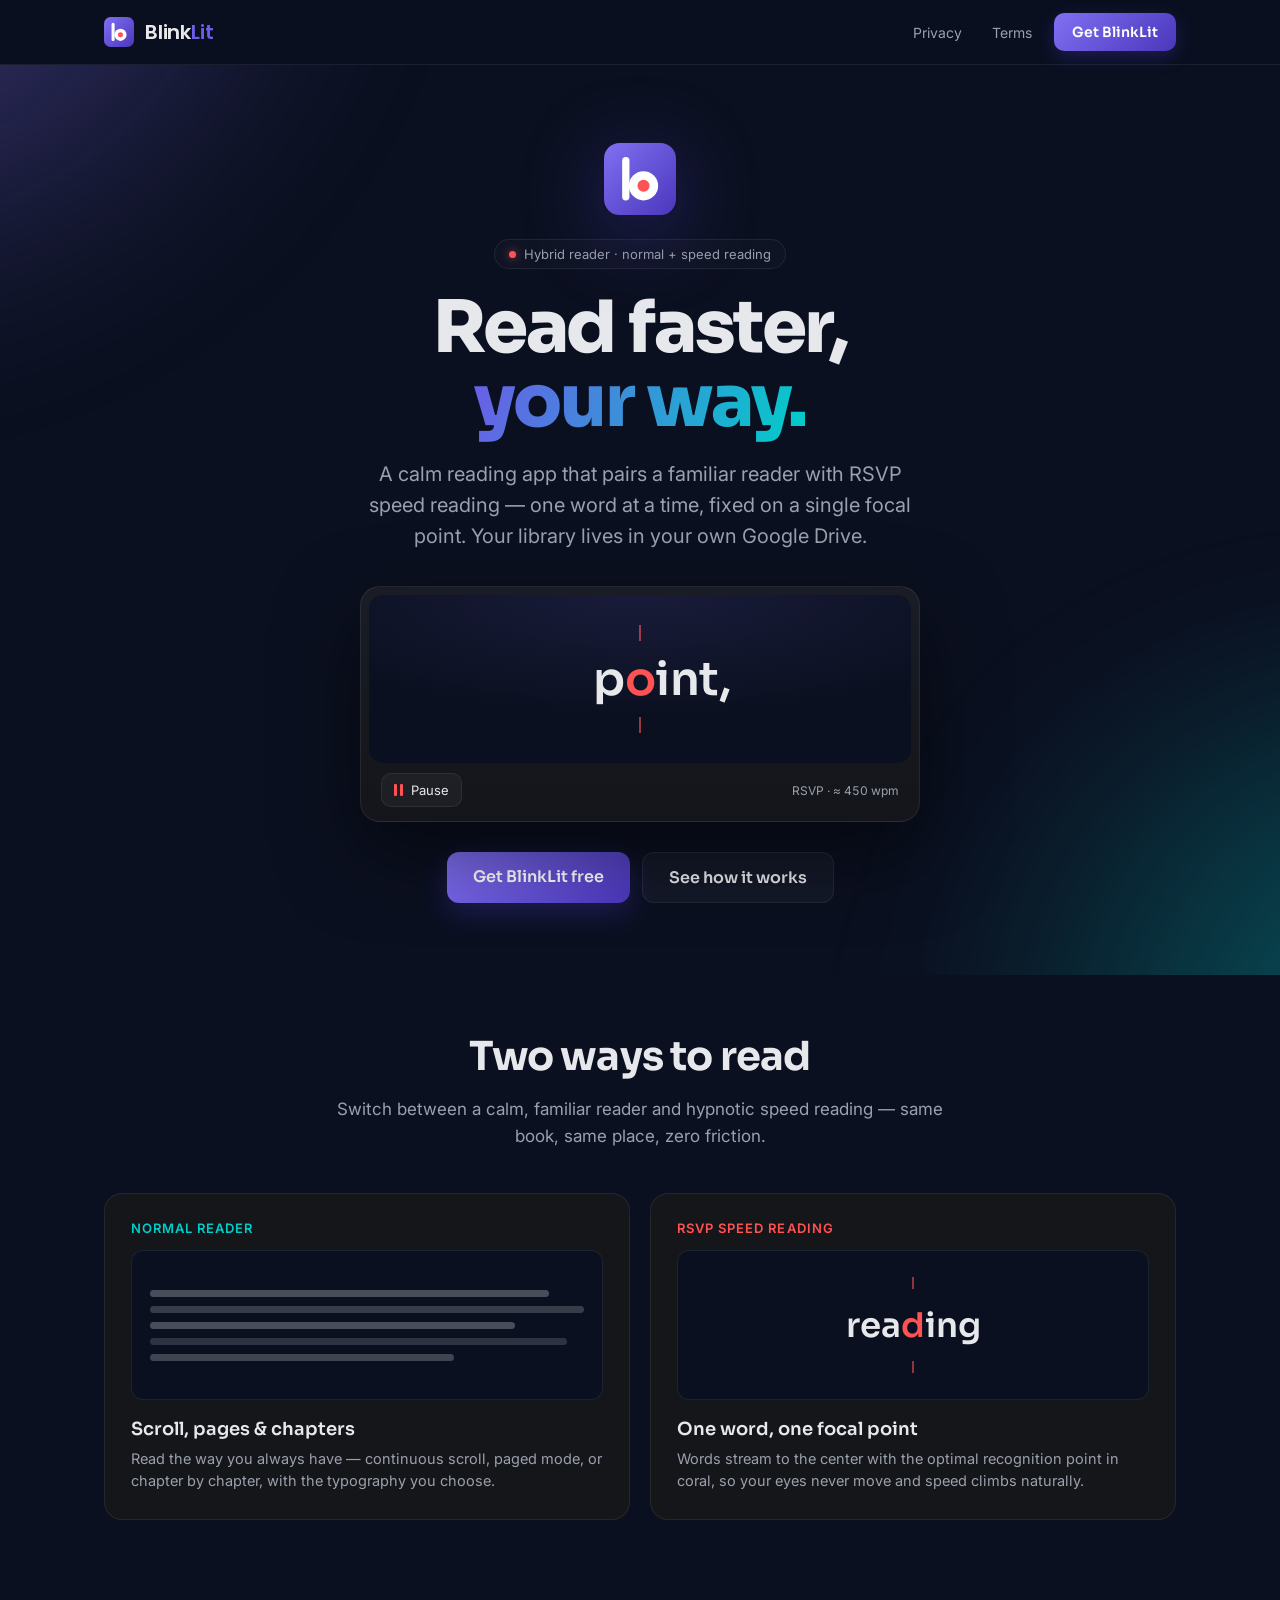
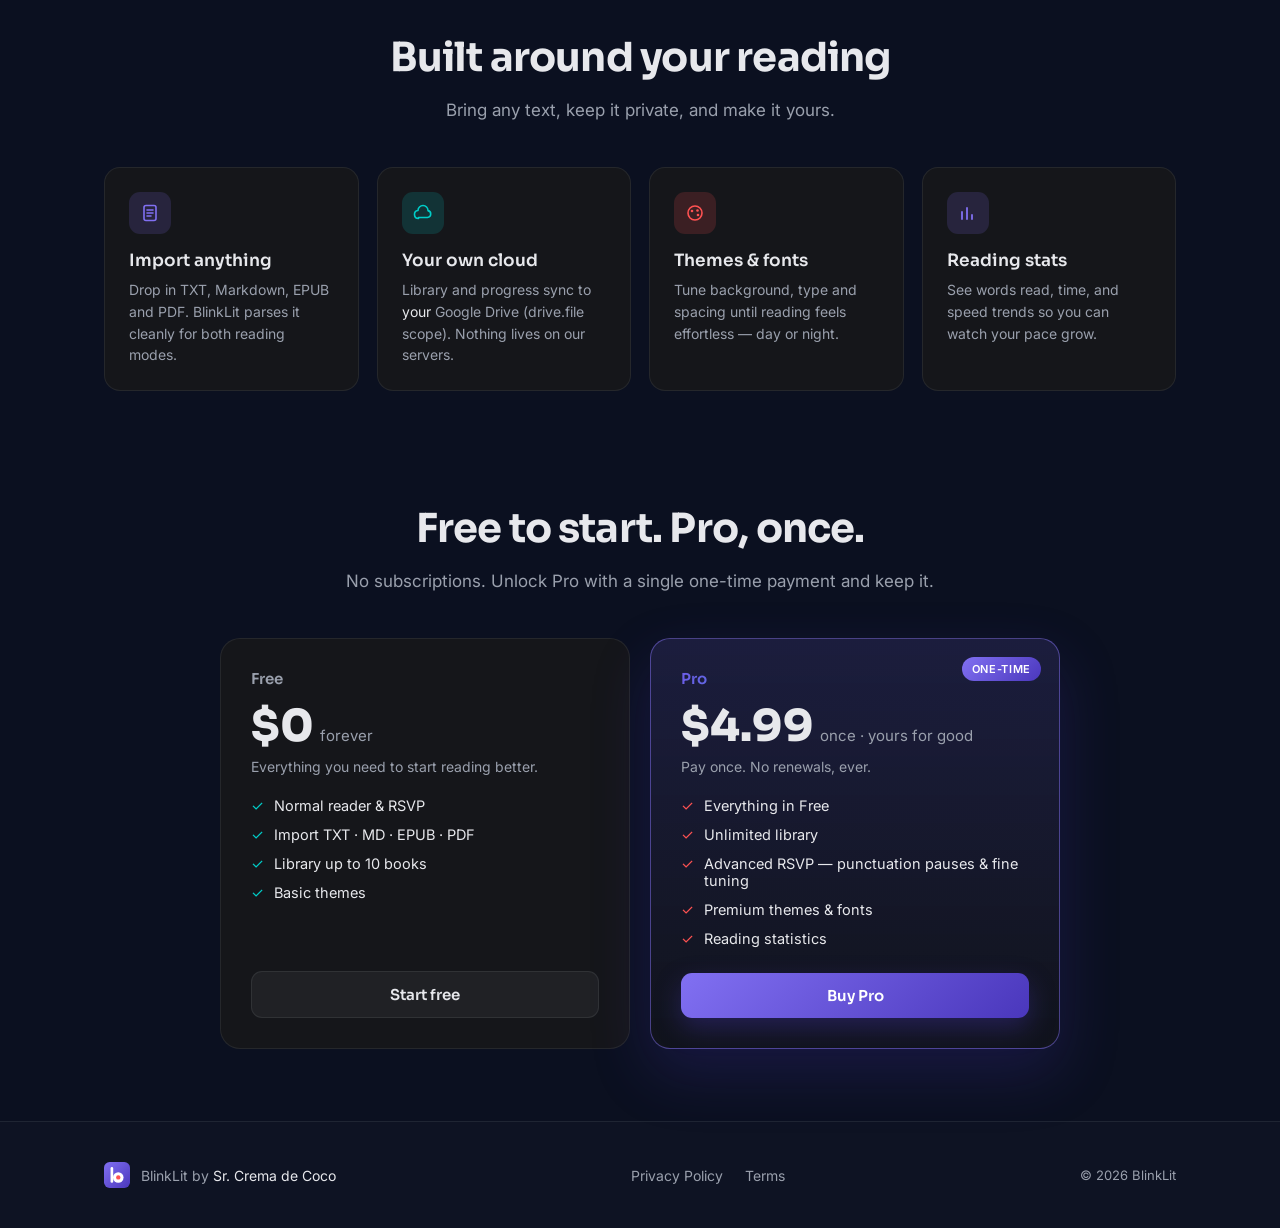
==== commit 68a640d3: "fix: soften hover glow to brand violet, remove footer Contact link" ====
--- a/index.html
+++ b/index.html
@@ -225,7 +225,6 @@
       <nav aria-label="Footer" style="display:flex;flex-wrap:wrap;gap:22px;">
         <a class="lnk" href="privacy.html" style="color:var(--muted);text-decoration:none;font-size:14px;transition:color .2s ease;">Privacy Policy</a>
         <a class="lnk" href="terms.html" style="color:var(--muted);text-decoration:none;font-size:14px;transition:color .2s ease;">Terms</a>
-        <a class="lnk" href="mailto:srcremadecoco@gmail.com" style="color:var(--muted);text-decoration:none;font-size:14px;transition:color .2s ease;">Contact</a>
       </nav>
       <span style="font-size:13px;color:var(--muted);">© <span id="year">2026</span> BlinkLit</span>
     </div>
--- a/style.css
+++ b/style.css
@@ -42,8 +42,8 @@
 
 /* ===== Hover states (inline base styles need !important to be overridden) ===== */
 .lnk:hover { color: var(--text) !important; }
-.cta:hover { transform: translateY(-2px) !important; box-shadow: 0 16px 40px rgba(0, 206, 201, .34) !important; }
-.cta-sm:hover { transform: translateY(-1px) !important; box-shadow: 0 10px 26px rgba(0, 206, 201, .32) !important; }
+.cta:hover { transform: translateY(-2px) !important; box-shadow: 0 18px 44px rgba(74, 55, 188, .5) !important; }
+.cta-sm:hover { transform: translateY(-1px) !important; box-shadow: 0 10px 26px rgba(74, 55, 188, .45) !important; }
 .ghost:hover { background: rgba(255, 255, 255, .08) !important; }
 .rsvp-btn:hover { background: rgba(255, 82, 82, .1) !important; border-color: rgba(255, 82, 82, .4) !important; }
 .free-btn:hover { background: rgba(255, 255, 255, .1) !important; }
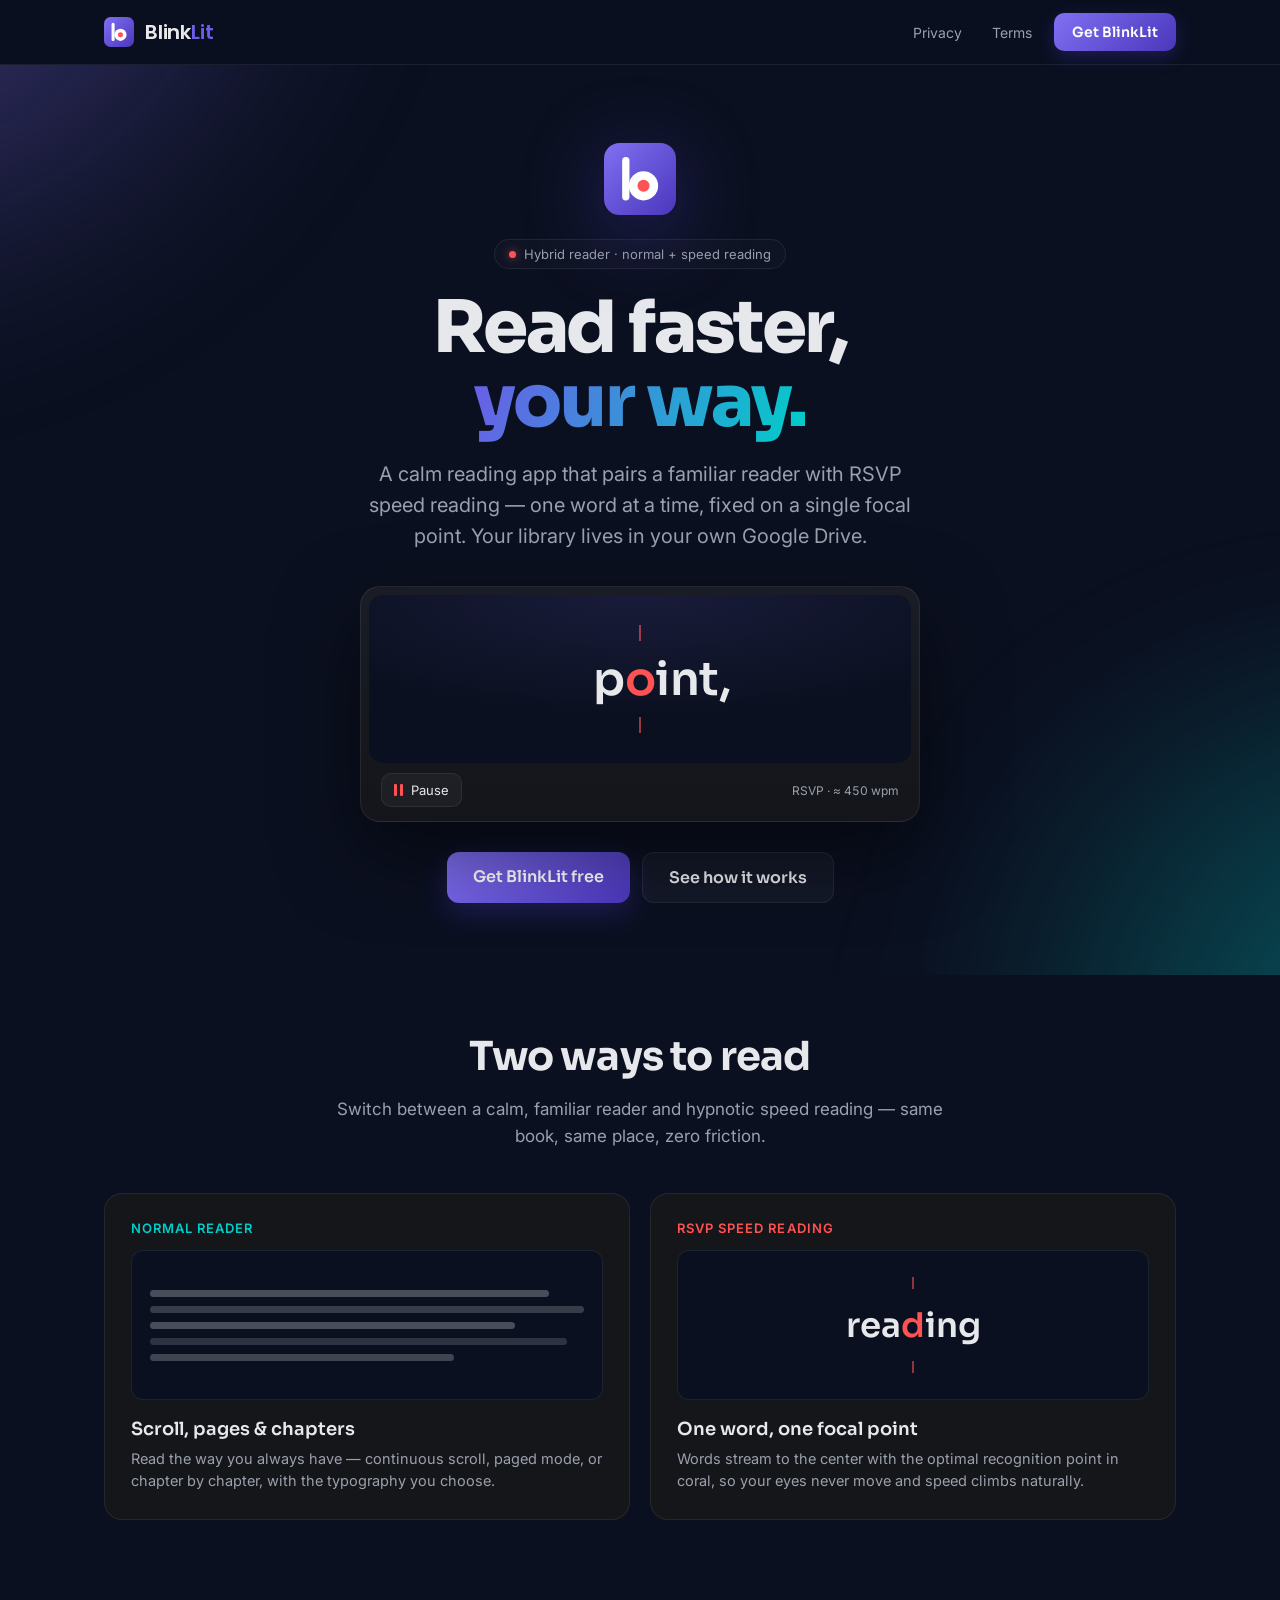
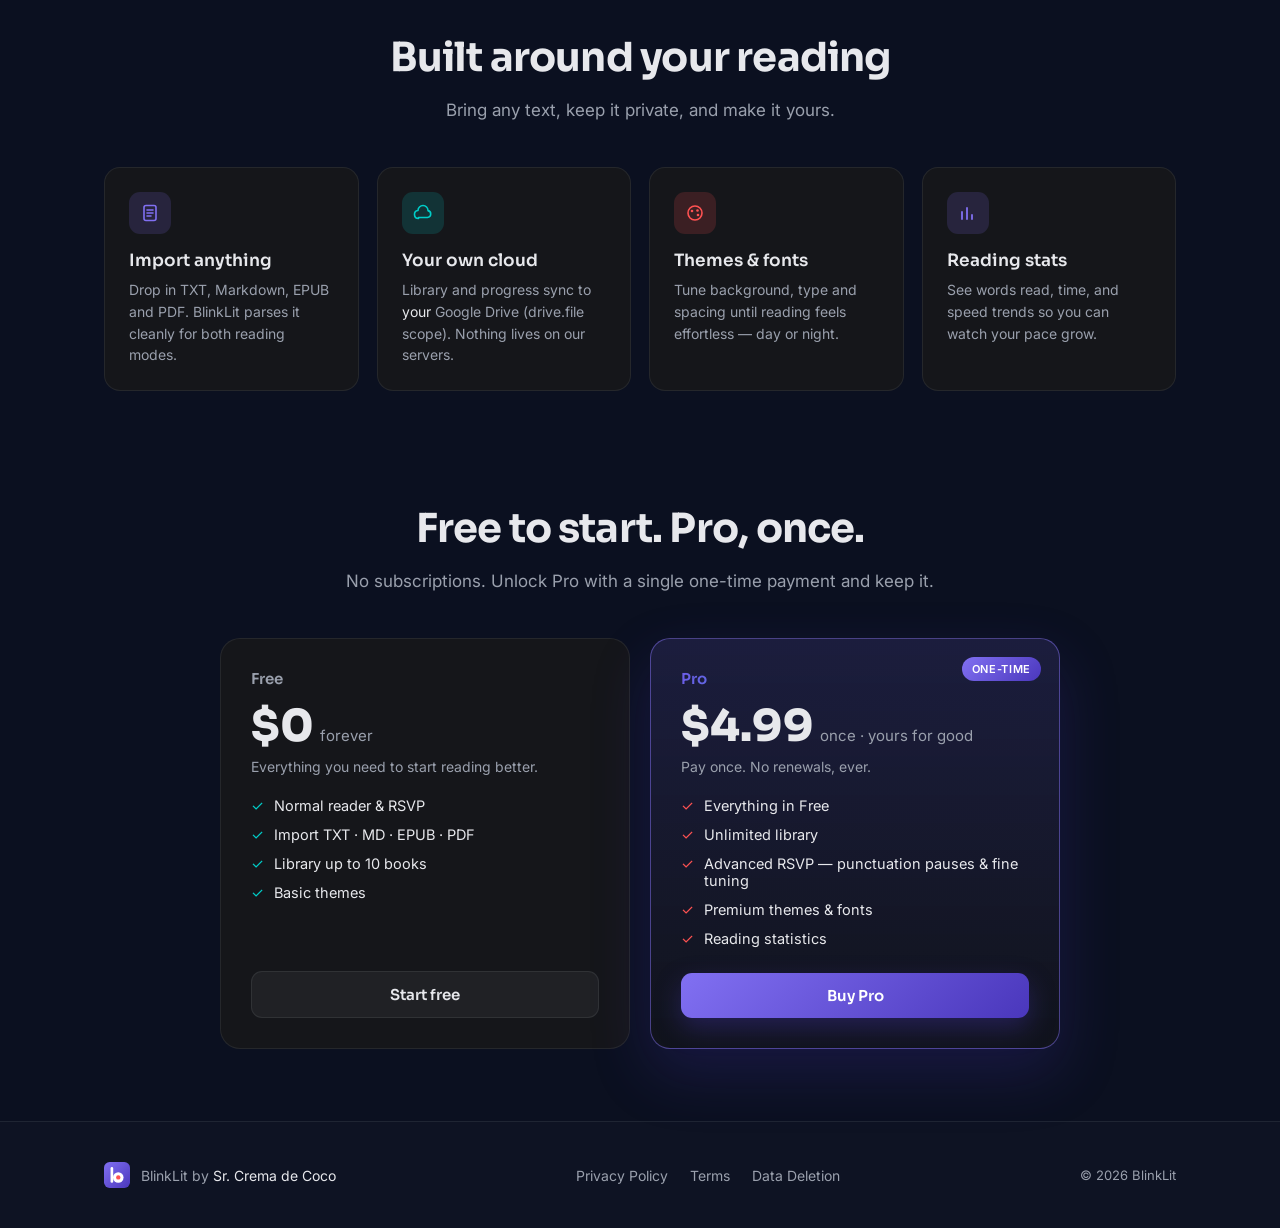
==== commit 65870127: "feat: add data deletion page and policy section for Play compliance - New data-deletion.html: dedica" ====
--- a/index.html
+++ b/index.html
@@ -225,6 +225,7 @@
       <nav aria-label="Footer" style="display:flex;flex-wrap:wrap;gap:22px;">
         <a class="lnk" href="privacy.html" style="color:var(--muted);text-decoration:none;font-size:14px;transition:color .2s ease;">Privacy Policy</a>
         <a class="lnk" href="terms.html" style="color:var(--muted);text-decoration:none;font-size:14px;transition:color .2s ease;">Terms</a>
+        <a class="lnk" href="data-deletion.html" style="color:var(--muted);text-decoration:none;font-size:14px;transition:color .2s ease;">Data Deletion</a>
       </nav>
       <span style="font-size:13px;color:var(--muted);">© <span id="year">2026</span> BlinkLit</span>
     </div>
